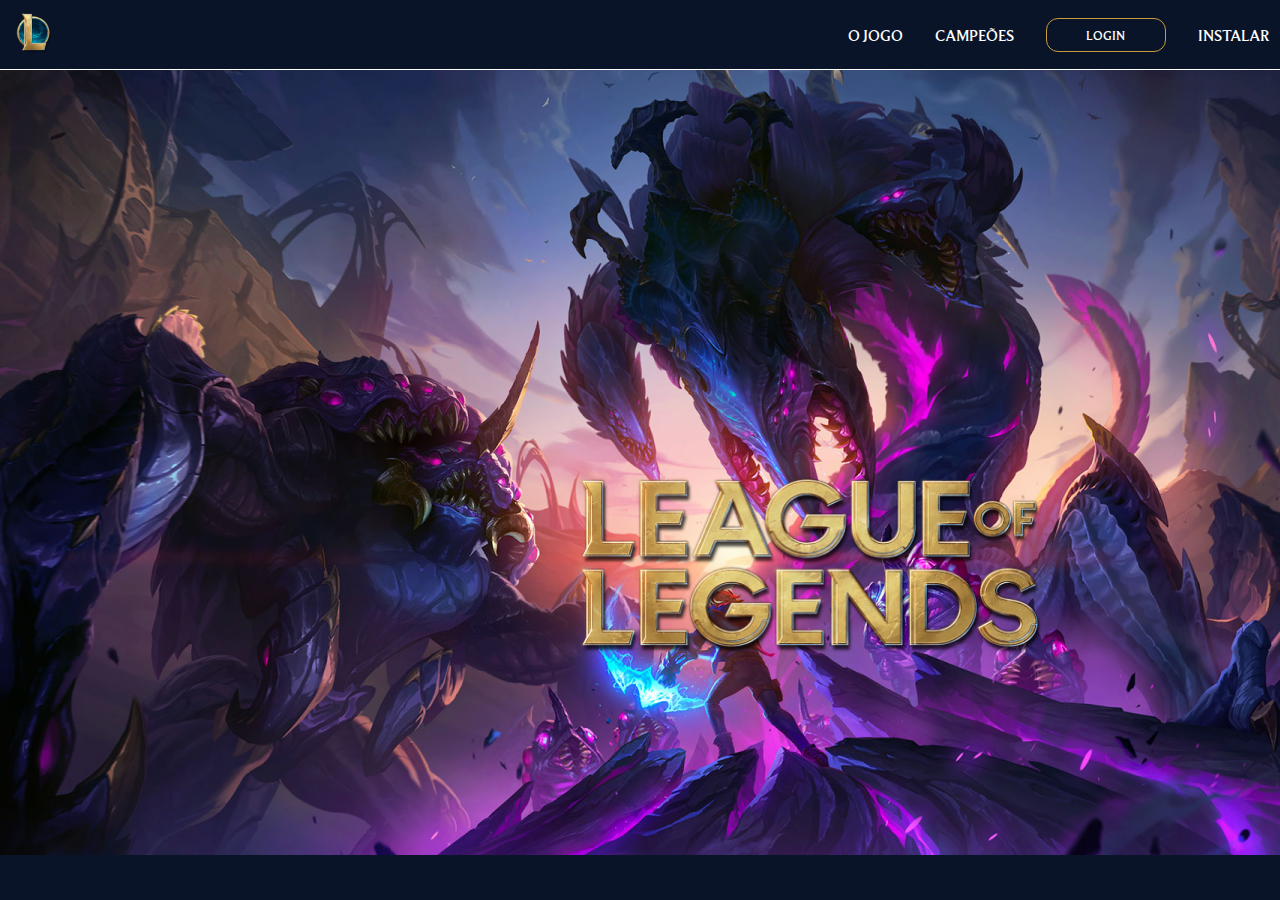
==== index.html @ 92b0b069 "Rename Index.html to index.html" ====
<!DOCTYPE html>
<html lang="pt">
<head>
    <meta charset="UTF-8">
    <meta name="viewport" content="width=device-width, initial-scale=1.0">
    <title>League Of Legends</title>
    <link rel="stylesheet" href="./css/home.css">
</head>
<body>
    <header>
        <nav class="navbar">
            <a href="./index.html">
                <img src="./img/lol-logocopy.png" class="logo-img">
            </a>
            <div>
                <ul>
                    <li>
                    <a class="nav-link" href="#OJOGO">
                            <p>O JOGO</p>
                        </a>
                    </li>
                    <li>
                    <a class="nav-link" href="./pages/personagens.html"><p>CAMPEÕES</p>
                        </a>
                    </li>
                    <li>
                        <button><a class="nav-link" href="./pages/login.html"><p>LOGIN</p></a></button>
                    </li>
                    <li>
                        <a class="nav-link" href="https://signup.leagueoflegends.com/pt-br/signup/redownload?page_referrer=index"><p>INSTALAR</p></a>
                    </li>
                </ul>
            </div>
        </nav>
    </header>

    <main>
        <div class="image-container">
            <img src="img/112023_SN24-GameplaySpotlight-Banner.png" class="background-image" alt="Imagem Subjacente">
            <img src="./img/logomarca.png" class="overlay-image" alt="Imagem Sobreposta">
          </div>
          
        
    </main>
    <script src="./js/index.js"></script>
</body>
</html>
---- css/home.css ----
@import url(./fonts.css);
@import url(./navbar.css);
@import url(./main.css);

*{
    box-sizing: border-box;
    margin: auto;
}

body {
    max-width: 1300px;
    font-family: "Beaufort for LOL";
    font-style: bold;
    cursor: url('../img/cursor.png'), auto;
    background-color: rgb(9, 20, 40);
}

a{
    text-decoration: none;
    color: white;
    cursor: url('../img/cursor-pointer.png'), auto;
}

.image-container {
    position: absolute;
    max-width: 1120px;
    width: fit-content;
    max-height: 785px;
    margin: auto;
    height: 100%;
    width: 100%;
    margin: 0px;
  }
  
  .overlay-image {
    position: absolute;
    max-width:500px;
    max-height:200px;
    top: 50%;
    left: 50%;
    width: 100%;
    height: 100%;
  }
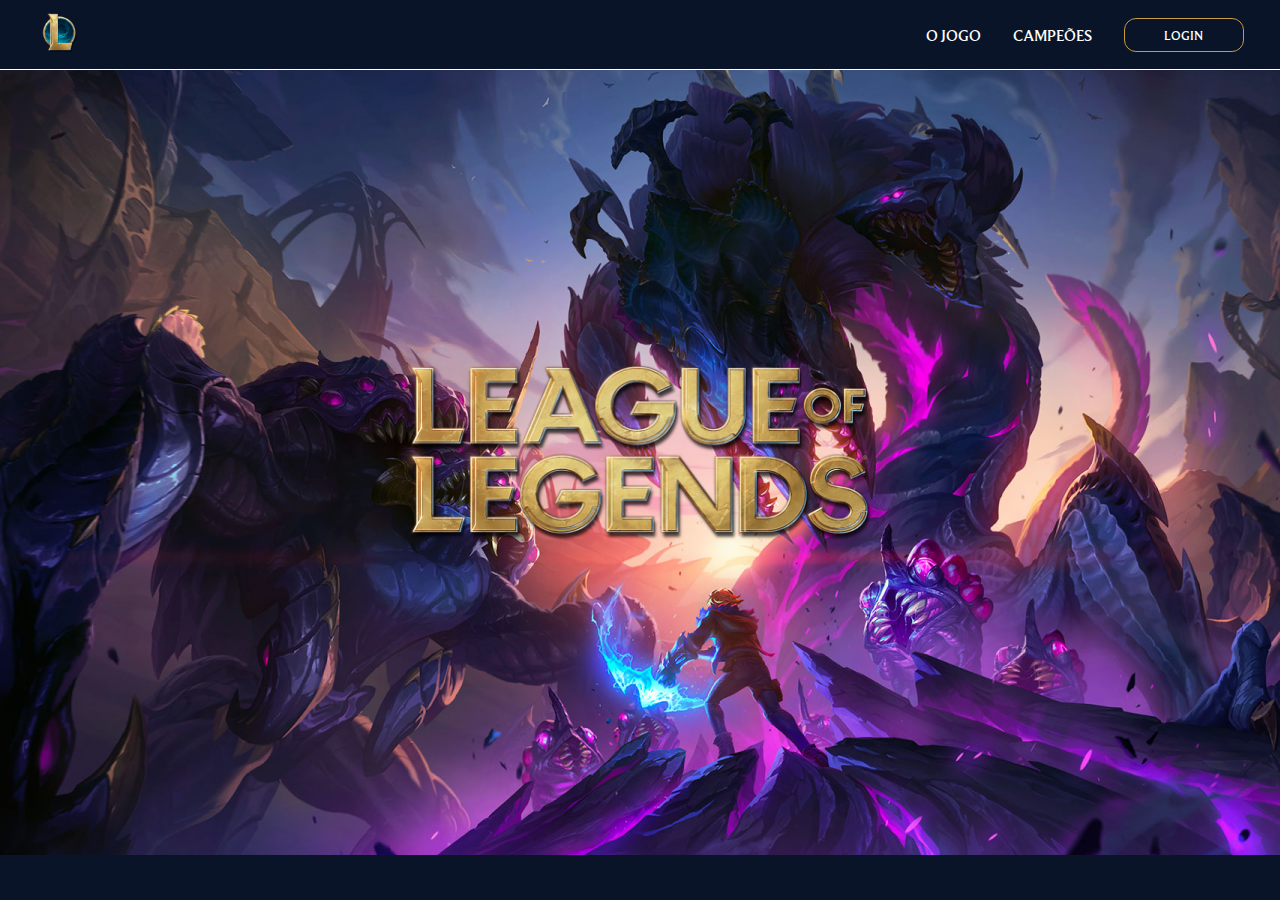
==== commit 96b56e1c: "semifinal commit" ====
--- a/index.html
+++ b/index.html
@@ -26,9 +26,6 @@
                     <li>
                         <button><a class="nav-link" href="./pages/login.html"><p>LOGIN</p></a></button>
                     </li>
-                    <li>
-                        <a class="nav-link" href="https://signup.leagueoflegends.com/pt-br/signup/redownload?page_referrer=index"><p>INSTALAR</p></a>
-                    </li>
                 </ul>
             </div>
         </nav>
@@ -37,7 +34,7 @@
     <main>
         <div class="image-container">
             <img src="img/112023_SN24-GameplaySpotlight-Banner.png" class="background-image" alt="Imagem Subjacente">
-            <img src="./img/logomarca.png" class="overlay-image" alt="Imagem Sobreposta">
+            <a href="https://signup.leagueoflegends.com/pt-br/signup/redownload?page_referrer=index"><img src="./img/logomarca.png" class="overlay-image" alt="Imagem Sobreposta"></a>
           </div>
           
         
--- a/css/home.css
+++ b/css/home.css
@@ -1,6 +1,5 @@
 @import url(./fonts.css);
 @import url(./navbar.css);
-@import url(./main.css);
 
 *{
     box-sizing: border-box;
@@ -21,24 +20,22 @@
     cursor: url('../img/cursor-pointer.png'), auto;
 }
 
-.image-container {
+
+.background-image {
+    display: flex;
     position: absolute;
-    max-width: 1120px;
-    width: fit-content;
-    max-height: 785px;
-    margin: auto;
-    height: 100%;
-    width: 100%;
-    margin: 0px;
-  }
-  
-  .overlay-image {
+
+}
+
+
+.overlay-image {
     position: absolute;
-    max-width:500px;
-    max-height:200px;
+    max-width: 500px;
+    max-height: 200px;
     top: 50%;
     left: 50%;
     width: 100%;
     height: 100%;
-  }
-  +    transform: translate(-50%, -50%);
+
+}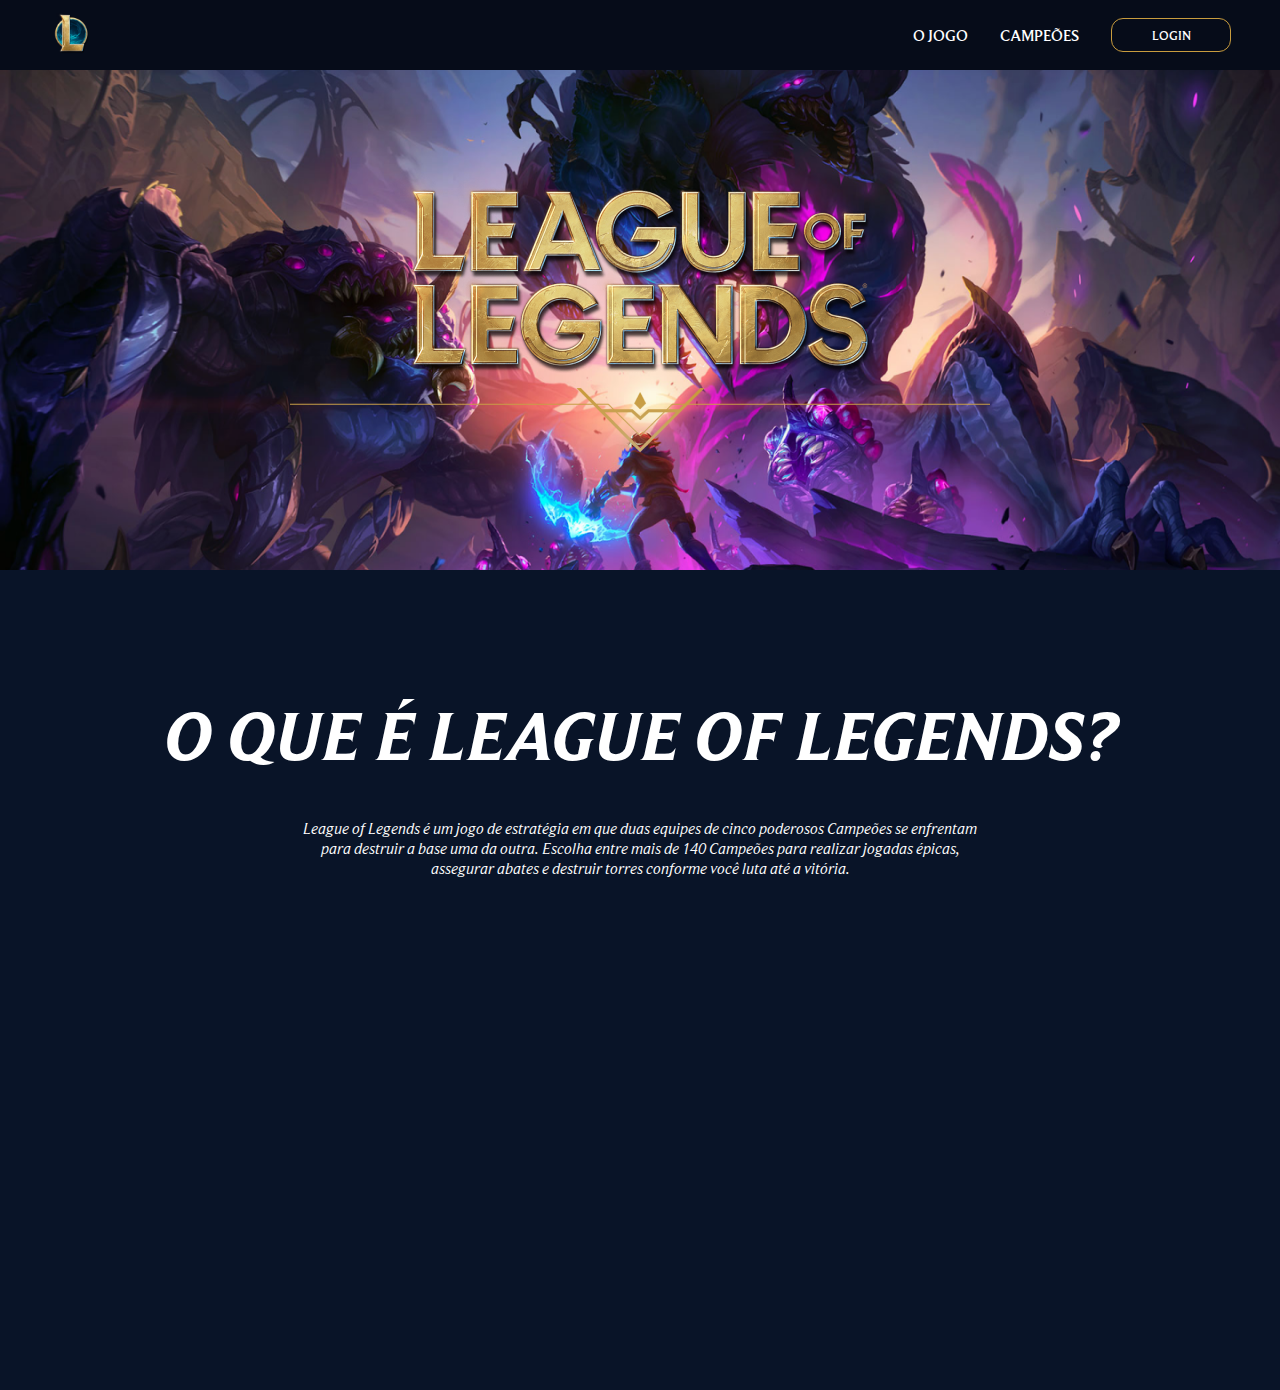
==== commit 4d039a20: "a few changes" ====
--- a/index.html
+++ b/index.html
@@ -1,10 +1,10 @@
 <!DOCTYPE html>
-<html lang="pt">
+<html lang="pt-br">
 <head>
     <meta charset="UTF-8">
     <meta name="viewport" content="width=device-width, initial-scale=1.0">
-    <title>League Of Legends</title>
-    <link rel="stylesheet" href="./css/home.css">
+    <title>Home</title>
+    <link rel="stylesheet" href="./css/home.css"> 
 </head>
 <body>
     <header>
@@ -12,7 +12,6 @@
             <a href="./index.html">
                 <img src="./img/lol-logocopy.png" class="logo-img">
             </a>
-            <div>
                 <ul>
                     <li>
                     <a class="nav-link" href="#OJOGO">
@@ -22,23 +21,31 @@
                     <li>
                     <a class="nav-link" href="./pages/personagens.html"><p>CAMPEÕES</p>
                         </a>
-                    </li>
+                    </li>   
                     <li>
-                        <button><a class="nav-link" href="./pages/login.html"><p>LOGIN</p></a></button>
+                        <button><a class="nav-link" href="./login.html"><p>LOGIN</p></a></button>
                     </li>
                 </ul>
+        </nav>
+    </header>   
+    <main>
+        <section>
+        <div class="span-mid">
+            <img  class="bannerCharacter" src="./img/112023_SN24-GameplaySpotlight-Banner.png" alt="">
+            <div class="titulo1">
+                <a href="https://signup.leagueoflegends.com/pt-br/signup/redownload">
+                    <img src="./img/logomarca.png" href="https://signup.leagueoflegends.com/pt-br/signup/redownload">
+                </a>
             </div>
-        </nav>
-    </header>
-
-    <main>
-        <div class="image-container">
-            <img src="img/112023_SN24-GameplaySpotlight-Banner.png" class="background-image" alt="Imagem Subjacente">
-            <a href="https://signup.leagueoflegends.com/pt-br/signup/redownload?page_referrer=index"><img src="./img/logomarca.png" class="overlay-image" alt="Imagem Sobreposta"></a>
-          </div>
-          
-        
+            <img class="hr" id="hrtitulo" src="./img/decorator-hr.png" alt="">
+        </div>  
+    </section>
+    <section id="OJOGO">
+        <div class="ojogo-container">
+            <h2>O QUE É LEAGUE OF LEGENDS?</h2>
+            <p>League of Legends é um jogo de estratégia em que duas equipes de cinco poderosos Campeões se enfrentam para destruir a base uma da outra. Escolha entre mais de 140 Campeões para realizar jogadas épicas, assegurar abates e destruir torres conforme você luta até a vitória.</p>
+        </div>
+    </section>
     </main>
-    <script src="./js/index.js"></script>
 </body>
-</html>
+</html>--- a/css/home.css
+++ b/css/home.css
@@ -5,37 +5,93 @@
     box-sizing: border-box;
     margin: auto;
 }
-
-body {
-    max-width: 1300px;
+header{
+background-color: rgb(6, 12, 25);
+}
+body{
+    max-width: auto;
+    max-height: auto;
     font-family: "Beaufort for LOL";
     font-style: bold;
     cursor: url('../img/cursor.png'), auto;
-    background-color: rgb(9, 20, 40);
+    background-color: rgb(9, 20, 40);   
 }
-
+::-webkit-scrollbar{
+    scroll-behavior: smooth;
+}
 a{
     text-decoration: none;
     color: white;
     cursor: url('../img/cursor-pointer.png'), auto;
 }
-
-
-.background-image {
+.span-mid{
     display: flex;
+    flex-direction: column;
+    justify-content: center;
+    align-items: center;
+    font-family: "BeaufortforLOL-BoldItalic";
+    font-size: 60px;
+    height: 500px;
+    width: fit-content;
+    width: 100%;
+    margin: auto;
+    margin-bottom: 10px;
+    border: transparent;
+}
+.titulo1{
     position: absolute;
+    margin-bottom: 70px;
+}
+#hrtitulo{
+    position: absolute;
+    width: 700px;
+    height: 68px;
+    margin-top: 200px;
+}
+.bannerCharacter{
+    display: block;
+    position: absolute;
+    width: 100%;
+    height: 100%;
+    height: 500px;
+    object-fit: cover;
+    object-position: 100%;
+    background-image: url('img/banner-season.jpg');
+    filter: blur(0.5px);
+    -webkit-filter: blur(0.5px);
 
 }
+.navcharacters {
+    color: #ffffff;
+    background-color: rgb(3, 0, 35);   
+    display: flex;
+    justify-content: center;
+    align-items: center;
+    width: 500px;
+    border-radius: 5px;
+    border: 1.5px solid rgb(200, 156, 62);
+    gap: 200px;
+}
+.ojogo-container{
+    height: 700px;
+    margin-top: 120px;
+    justify-content: center;
+    align-items: center;
+}
+.ojogo-container h2{
+    color: white;
+    text-align: center;
+    margin-top: 70px;
+    margin: 40px;
+    font-size: 70px;
+    font-family: "BeaufortforLOL-BoldItalic";
 
+}
+.ojogo-container p{
+    color: white;
+    text-align: center;
+    width: 700px;
+    font-size: 16px;
+    font-family:"BeaufortforLOL-Italic";
 
-.overlay-image {
-    position: absolute;
-    max-width: 500px;
-    max-height: 200px;
-    top: 50%;
-    left: 50%;
-    width: 100%;
-    height: 100%;
-    transform: translate(-50%, -50%);
-
-}+}
